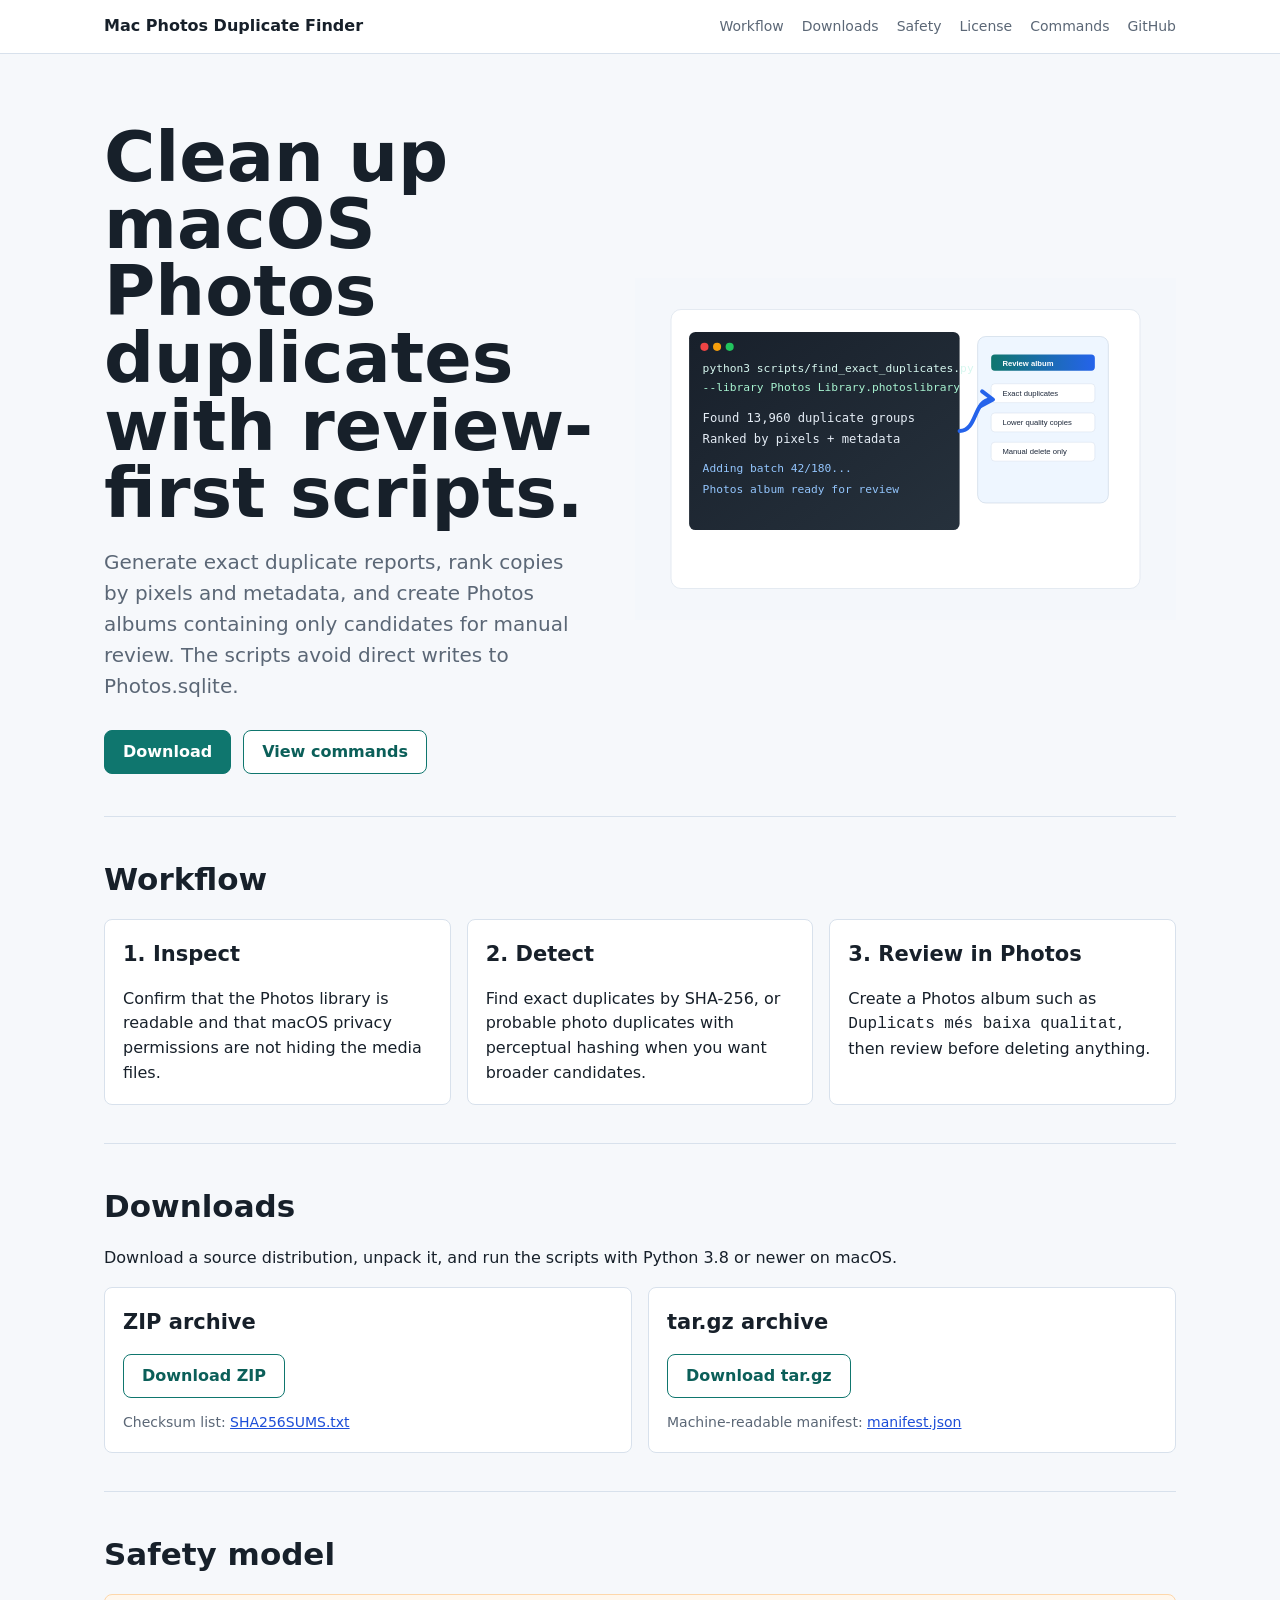
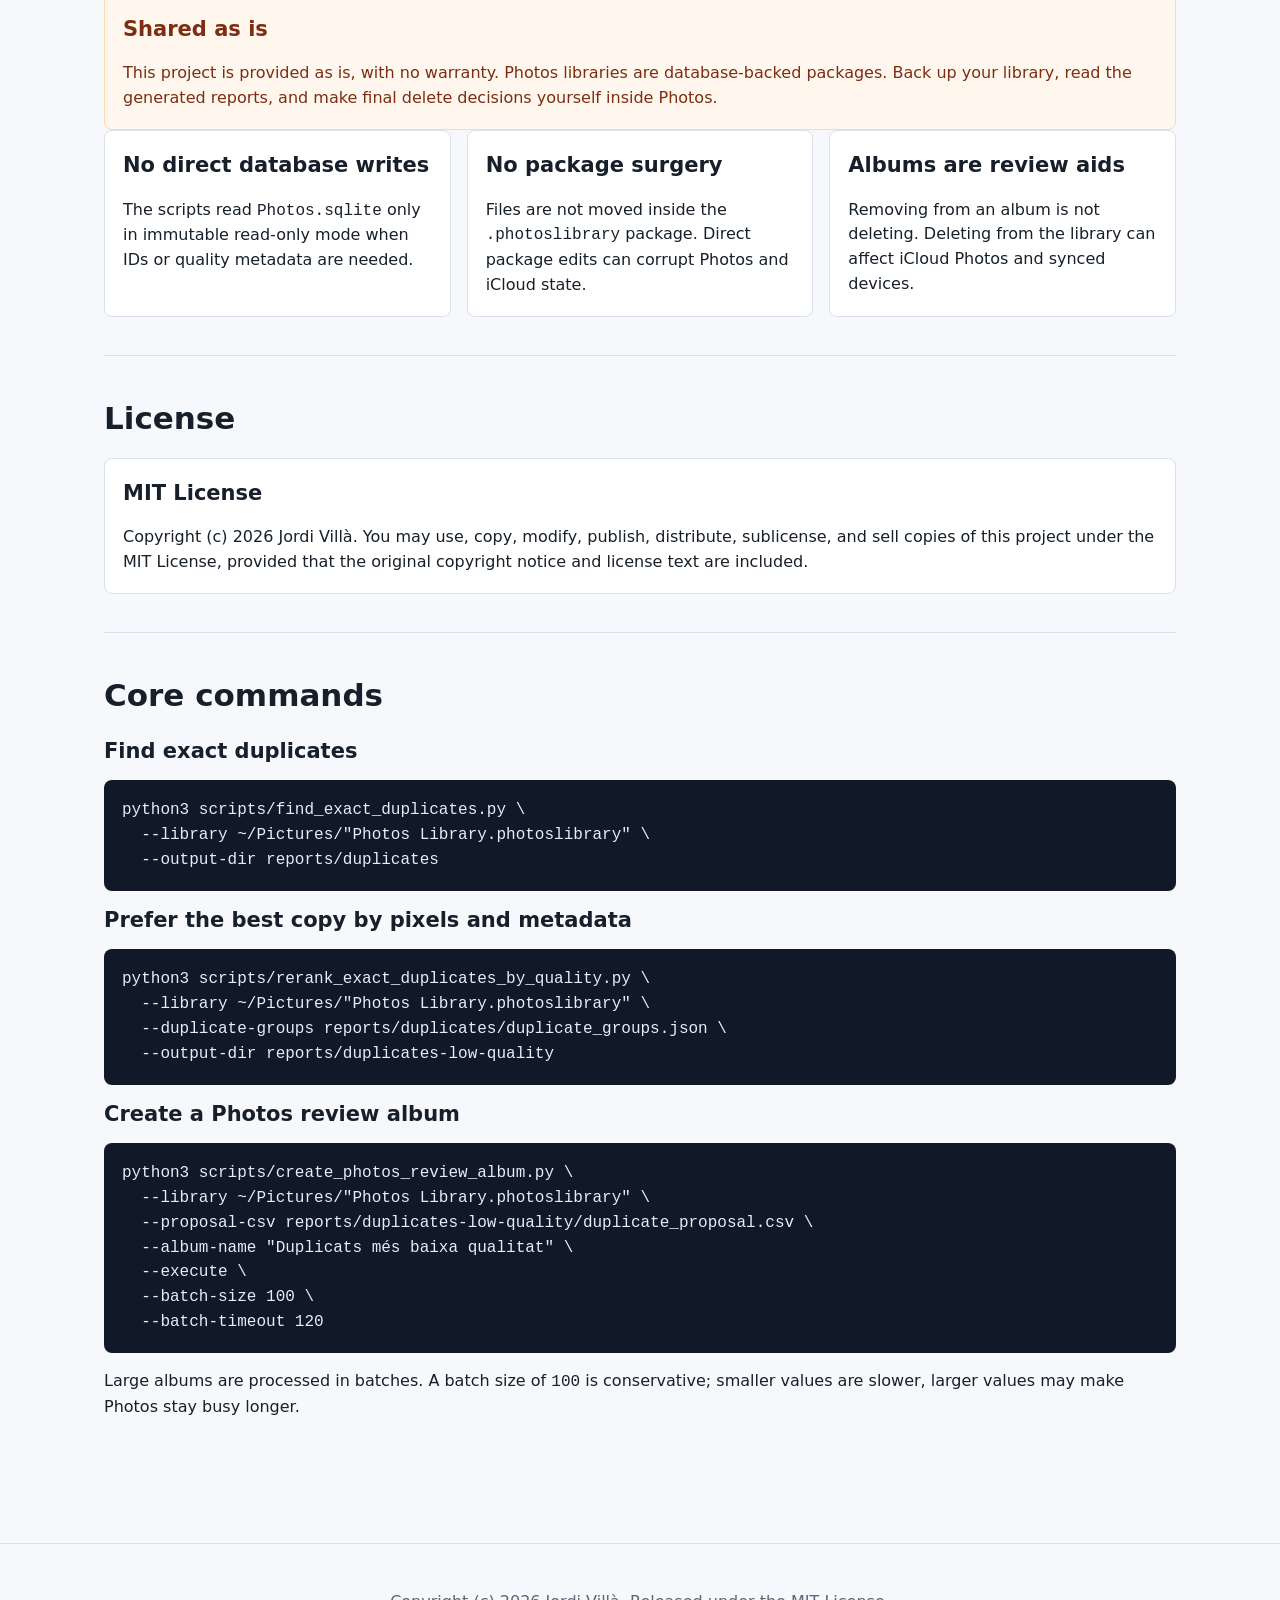
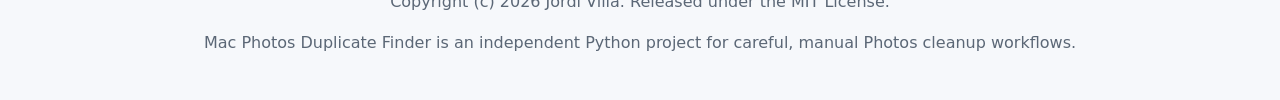
==== docs/index.html @ ba16edf6 "release" ====
<!doctype html>
<html lang="en">
  <head>
    <meta charset="utf-8">
    <meta name="viewport" content="width=device-width, initial-scale=1">
    <title>Mac Photos Duplicate Finder | Safe duplicate reports and Photos review albums</title>
    <meta name="description" content="Find exact and probable duplicates in macOS Photos libraries, rank copies by quality, and create safe Photos review albums without editing Photos.sqlite.">
    <meta name="keywords" content="macOS Photos duplicates, Apple Photos duplicate finder, Photos library cleanup, duplicate photos Mac, Photos.sqlite safe read only, iCloud Photos duplicate review">
    <meta name="robots" content="index, follow">
    <link rel="canonical" href="https://jordivilla.github.io/mac-photos-duplicate-finder/">
    <meta property="og:title" content="Mac Photos Duplicate Finder">
    <meta property="og:description" content="Safe Python scripts for duplicate reports and Photos review albums on macOS.">
    <meta property="og:type" content="website">
    <meta property="og:url" content="https://jordivilla.github.io/mac-photos-duplicate-finder/">
    <meta property="og:image" content="https://jordivilla.github.io/mac-photos-duplicate-finder/assets/hero-terminal.svg">
    <meta name="twitter:card" content="summary_large_image">
    <meta name="twitter:title" content="Mac Photos Duplicate Finder">
    <meta name="twitter:description" content="Find, rank, and review duplicate candidates in macOS Photos safely.">
    <meta name="twitter:image" content="https://jordivilla.github.io/mac-photos-duplicate-finder/assets/hero-terminal.svg">
    <link rel="stylesheet" href="assets/site.css">
    <script type="application/ld+json">
      {
        "@context": "https://schema.org",
        "@type": "SoftwareSourceCode",
        "name": "Mac Photos Duplicate Finder",
        "description": "Python scripts for inspecting macOS Photos libraries, finding duplicate media, ranking duplicate copies by quality, and creating Photos review albums.",
        "programmingLanguage": "Python",
        "operatingSystem": "macOS",
        "codeRepository": "https://github.com/jordivilla/mac-photos-duplicate-finder",
        "license": "https://github.com/jordivilla/mac-photos-duplicate-finder",
        "keywords": "macOS Photos duplicates, duplicate finder, Photos library, Python"
      }
    </script>
  </head>
  <body>
    <header class="site-header">
      <nav class="nav" aria-label="Primary navigation">
        <a class="brand" href="./">Mac Photos Duplicate Finder</a>
        <div class="nav-links">
          <a href="#workflow">Workflow</a>
          <a href="#downloads">Downloads</a>
          <a href="#safety">Safety</a>
          <a href="#license">License</a>
          <a href="#commands">Commands</a>
          <a href="https://github.com/jordivilla/mac-photos-duplicate-finder">GitHub</a>
        </div>
      </nav>
    </header>

    <div class="hero">
      <div>
        <h1>Clean up macOS Photos duplicates with review-first scripts.</h1>
        <p class="lead">Generate exact duplicate reports, rank copies by pixels and metadata, and create Photos albums containing only candidates for manual review. The scripts avoid direct writes to Photos.sqlite.</p>
        <div class="actions">
          <a class="button primary" href="#downloads">Download</a>
          <a class="button secondary" href="#commands">View commands</a>
        </div>
      </div>
      <div class="hero-media" aria-hidden="true">
        <img src="assets/hero-terminal.svg" alt="">
      </div>
    </div>

    <main>
      <section id="workflow">
        <h2>Workflow</h2>
        <div class="grid">
          <article class="card">
            <h3>1. Inspect</h3>
            <p>Confirm that the Photos library is readable and that macOS privacy permissions are not hiding the media files.</p>
          </article>
          <article class="card">
            <h3>2. Detect</h3>
            <p>Find exact duplicates by SHA-256, or probable photo duplicates with perceptual hashing when you want broader candidates.</p>
          </article>
          <article class="card">
            <h3>3. Review in Photos</h3>
            <p>Create a Photos album such as <code>Duplicats més baixa qualitat</code>, then review before deleting anything.</p>
          </article>
        </div>
      </section>

      <section id="downloads">
        <h2>Downloads</h2>
        <p>Download a source distribution, unpack it, and run the scripts with Python 3.8 or newer on macOS.</p>
        <div class="downloads">
          <article class="card">
            <h3>ZIP archive</h3>
            <p><a class="button secondary" href="downloads/mac-photos-duplicate-finder-0.2.0.zip">Download ZIP</a></p>
            <p class="download-meta">Checksum list: <a href="downloads/SHA256SUMS.txt">SHA256SUMS.txt</a></p>
          </article>
          <article class="card">
            <h3>tar.gz archive</h3>
            <p><a class="button secondary" href="downloads/mac-photos-duplicate-finder-0.2.0.tar.gz">Download tar.gz</a></p>
            <p class="download-meta">Machine-readable manifest: <a href="downloads/manifest.json">manifest.json</a></p>
          </article>
        </div>
      </section>

      <section id="safety">
        <h2>Safety model</h2>
        <div class="warning">
          <h3>Shared as is</h3>
          <p>This project is provided as is, with no warranty. Photos libraries are database-backed packages. Back up your library, read the generated reports, and make final delete decisions yourself inside Photos.</p>
        </div>
        <div class="grid">
          <article class="card">
            <h3>No direct database writes</h3>
            <p>The scripts read <code>Photos.sqlite</code> only in immutable read-only mode when IDs or quality metadata are needed.</p>
          </article>
          <article class="card">
            <h3>No package surgery</h3>
            <p>Files are not moved inside the <code>.photoslibrary</code> package. Direct package edits can corrupt Photos and iCloud state.</p>
          </article>
          <article class="card">
            <h3>Albums are review aids</h3>
            <p>Removing from an album is not deleting. Deleting from the library can affect iCloud Photos and synced devices.</p>
          </article>
        </div>
      </section>

      <section id="license">
        <h2>License</h2>
        <div class="card">
          <h3>MIT License</h3>
          <p>Copyright (c) 2026 Jordi Villà. You may use, copy, modify, publish, distribute, sublicense, and sell copies of this project under the MIT License, provided that the original copyright notice and license text are included.</p>
        </div>
      </section>

      <section id="commands">
        <h2>Core commands</h2>
        <h3>Find exact duplicates</h3>
        <pre><code>python3 scripts/find_exact_duplicates.py \
  --library ~/Pictures/"Photos Library.photoslibrary" \
  --output-dir reports/duplicates</code></pre>

        <h3>Prefer the best copy by pixels and metadata</h3>
        <pre><code>python3 scripts/rerank_exact_duplicates_by_quality.py \
  --library ~/Pictures/"Photos Library.photoslibrary" \
  --duplicate-groups reports/duplicates/duplicate_groups.json \
  --output-dir reports/duplicates-low-quality</code></pre>

        <h3>Create a Photos review album</h3>
        <pre><code>python3 scripts/create_photos_review_album.py \
  --library ~/Pictures/"Photos Library.photoslibrary" \
  --proposal-csv reports/duplicates-low-quality/duplicate_proposal.csv \
  --album-name "Duplicats més baixa qualitat" \
  --execute \
  --batch-size 100 \
  --batch-timeout 120</code></pre>
        <p>Large albums are processed in batches. A batch size of <code>100</code> is conservative; smaller values are slower, larger values may make Photos stay busy longer.</p>
      </section>
    </main>

    <footer class="site-footer">
      <p>Copyright (c) 2026 Jordi Villà. Released under the MIT License.</p>
      <p>Mac Photos Duplicate Finder is an independent Python project for careful, manual Photos cleanup workflows.</p>
    </footer>
  </body>
</html>
---- docs/assets/site.css ----
:root {
  color-scheme: light;
  --bg: #f6f8fb;
  --text: #17202a;
  --muted: #5b6776;
  --line: #d8e1ec;
  --panel: #ffffff;
  --accent: #0f766e;
  --accent-strong: #0b5f59;
  --blue: #1d4ed8;
  --code: #111827;
  --warning: #7c2d12;
  --warning-bg: #fff7ed;
}

* {
  box-sizing: border-box;
}

body {
  margin: 0;
  background: var(--bg);
  color: var(--text);
  font-family: Inter, ui-sans-serif, system-ui, -apple-system, BlinkMacSystemFont, "Segoe UI", sans-serif;
  line-height: 1.55;
}

a {
  color: var(--blue);
}

.site-header {
  border-bottom: 1px solid var(--line);
  background: rgba(255, 255, 255, 0.92);
  position: sticky;
  top: 0;
  z-index: 10;
  backdrop-filter: blur(12px);
}

.nav {
  max-width: 1120px;
  margin: 0 auto;
  padding: 14px 24px;
  display: flex;
  align-items: center;
  justify-content: space-between;
  gap: 18px;
}

.brand {
  color: var(--text);
  font-weight: 750;
  text-decoration: none;
}

.nav-links {
  display: flex;
  gap: 18px;
  flex-wrap: wrap;
  font-size: 14px;
}

.nav-links a {
  color: var(--muted);
  text-decoration: none;
}

.hero {
  max-width: 1120px;
  margin: 0 auto;
  padding: 70px 24px 42px;
  display: grid;
  grid-template-columns: minmax(0, 0.95fr) minmax(360px, 1.05fr);
  gap: 42px;
  align-items: center;
}

.hero h1 {
  margin: 0 0 18px;
  font-size: clamp(42px, 7vw, 70px);
  line-height: 0.96;
  letter-spacing: 0;
}

.lead {
  font-size: 20px;
  color: var(--muted);
  max-width: 650px;
}

.hero-media img {
  display: block;
  width: 100%;
  height: auto;
}

.actions {
  display: flex;
  flex-wrap: wrap;
  gap: 12px;
  margin-top: 28px;
}

.button {
  display: inline-flex;
  align-items: center;
  justify-content: center;
  min-height: 44px;
  padding: 0 18px;
  border-radius: 8px;
  border: 1px solid var(--accent);
  text-decoration: none;
  font-weight: 700;
}

.button.primary {
  background: var(--accent);
  color: #ffffff;
}

.button.secondary {
  background: #ffffff;
  color: var(--accent-strong);
}

main {
  max-width: 1120px;
  margin: 0 auto;
  padding: 0 24px 70px;
}

section {
  padding: 38px 0;
  border-top: 1px solid var(--line);
}

h2 {
  font-size: 31px;
  margin: 0 0 16px;
  letter-spacing: 0;
}

h3 {
  font-size: 21px;
  margin: 0 0 10px;
  letter-spacing: 0;
}

.grid {
  display: grid;
  grid-template-columns: repeat(3, minmax(0, 1fr));
  gap: 16px;
}

.card {
  background: var(--panel);
  border: 1px solid var(--line);
  border-radius: 8px;
  padding: 18px;
}

.card p,
.warning p {
  margin-bottom: 0;
}

pre {
  overflow: auto;
  background: var(--code);
  color: #e5edf6;
  border-radius: 8px;
  padding: 18px;
}

code {
  font-family: Menlo, Consolas, monospace;
}

.downloads {
  display: grid;
  grid-template-columns: repeat(2, minmax(0, 1fr));
  gap: 16px;
}

.download-meta {
  color: var(--muted);
  font-size: 14px;
  overflow-wrap: anywhere;
}

.warning {
  background: var(--warning-bg);
  color: var(--warning);
  border: 1px solid #fed7aa;
  border-radius: 8px;
  padding: 18px;
}

.site-footer {
  border-top: 1px solid var(--line);
  padding: 30px 24px;
  color: var(--muted);
  text-align: center;
}

@media (max-width: 860px) {
  .hero {
    grid-template-columns: 1fr;
    padding-top: 42px;
  }

  .grid,
  .downloads {
    grid-template-columns: 1fr;
  }

  .nav {
    align-items: flex-start;
    flex-direction: column;
  }
}
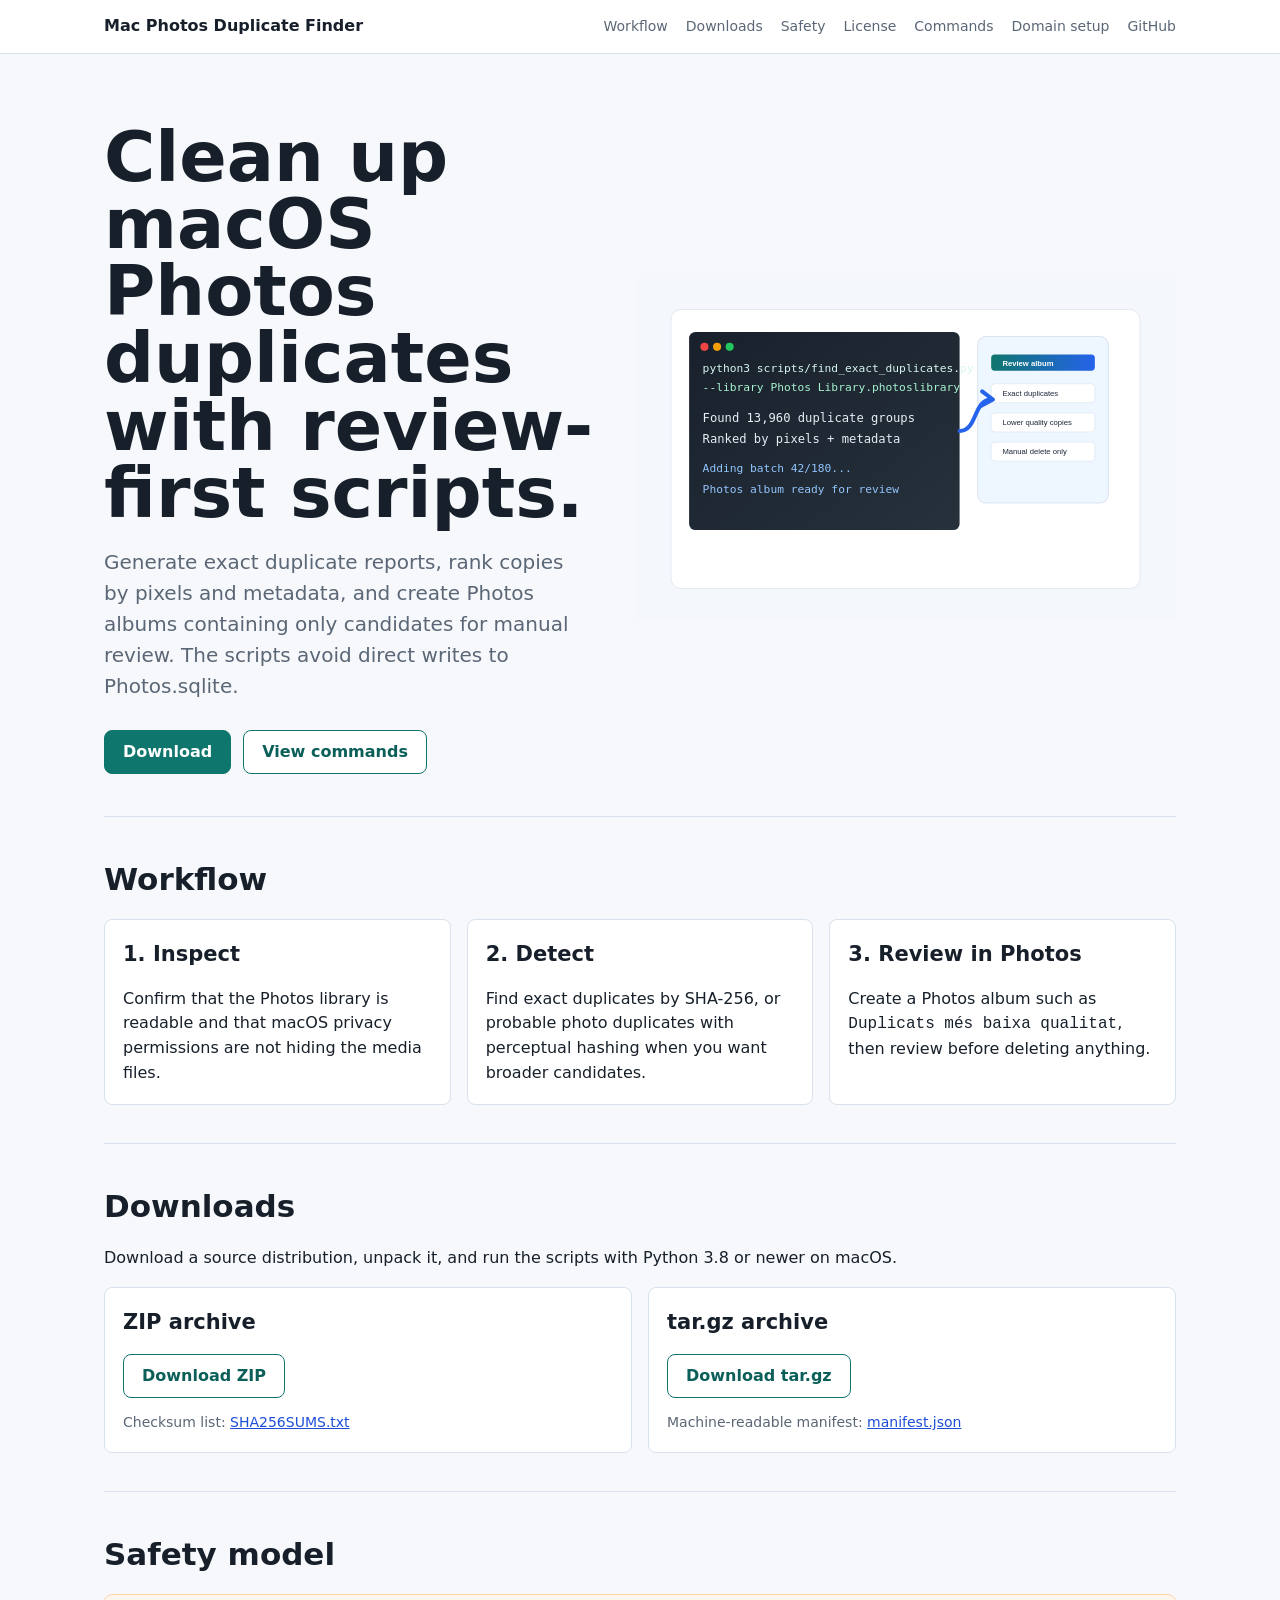
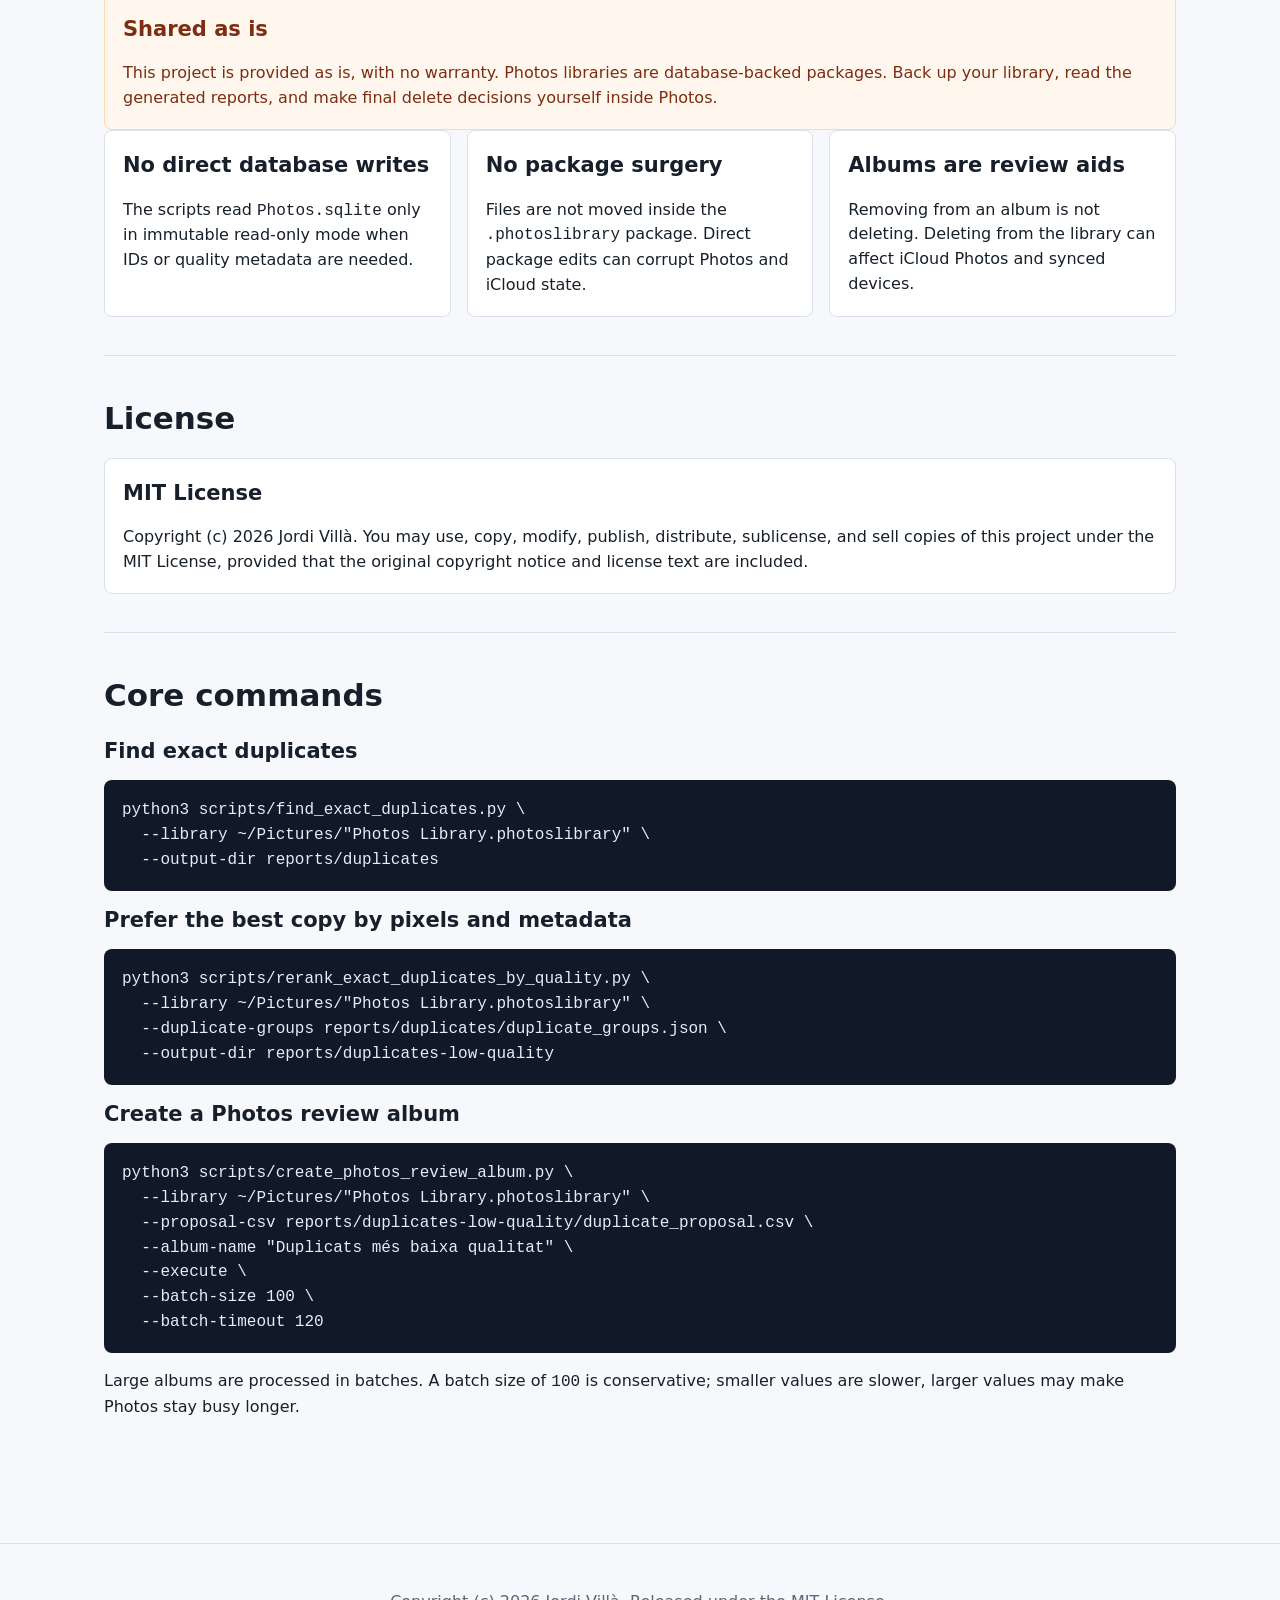
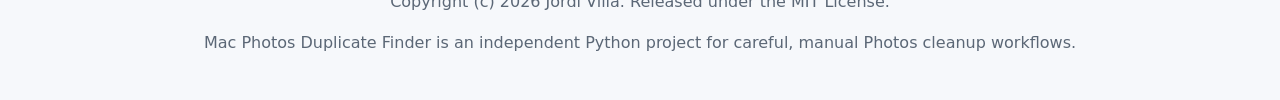
==== commit 7c58f49e: "web" ====
--- a/docs/index.html
+++ b/docs/index.html
@@ -7,16 +7,16 @@
     <meta name="description" content="Find exact and probable duplicates in macOS Photos libraries, rank copies by quality, and create safe Photos review albums without editing Photos.sqlite.">
     <meta name="keywords" content="macOS Photos duplicates, Apple Photos duplicate finder, Photos library cleanup, duplicate photos Mac, Photos.sqlite safe read only, iCloud Photos duplicate review">
     <meta name="robots" content="index, follow">
-    <link rel="canonical" href="https://jordivilla.github.io/mac-photos-duplicate-finder/">
+    <link rel="canonical" href="https://mac-photos-duplicat-finder.org/">
     <meta property="og:title" content="Mac Photos Duplicate Finder">
     <meta property="og:description" content="Safe Python scripts for duplicate reports and Photos review albums on macOS.">
     <meta property="og:type" content="website">
-    <meta property="og:url" content="https://jordivilla.github.io/mac-photos-duplicate-finder/">
-    <meta property="og:image" content="https://jordivilla.github.io/mac-photos-duplicate-finder/assets/hero-terminal.svg">
+    <meta property="og:url" content="https://mac-photos-duplicat-finder.org/">
+    <meta property="og:image" content="https://mac-photos-duplicat-finder.org/assets/hero-terminal.svg">
     <meta name="twitter:card" content="summary_large_image">
     <meta name="twitter:title" content="Mac Photos Duplicate Finder">
     <meta name="twitter:description" content="Find, rank, and review duplicate candidates in macOS Photos safely.">
-    <meta name="twitter:image" content="https://jordivilla.github.io/mac-photos-duplicate-finder/assets/hero-terminal.svg">
+    <meta name="twitter:image" content="https://mac-photos-duplicat-finder.org/assets/hero-terminal.svg">
     <link rel="stylesheet" href="assets/site.css">
     <script type="application/ld+json">
       {
@@ -26,8 +26,8 @@
         "description": "Python scripts for inspecting macOS Photos libraries, finding duplicate media, ranking duplicate copies by quality, and creating Photos review albums.",
         "programmingLanguage": "Python",
         "operatingSystem": "macOS",
-        "codeRepository": "https://github.com/jordivilla/mac-photos-duplicate-finder",
-        "license": "https://github.com/jordivilla/mac-photos-duplicate-finder",
+        "codeRepository": "https://github.com/JordiVillaFreixa/mac-photos-duplicate-finder",
+        "license": "https://github.com/JordiVillaFreixa/mac-photos-duplicate-finder/blob/main/LICENSE",
         "keywords": "macOS Photos duplicates, duplicate finder, Photos library, Python"
       }
     </script>
@@ -42,7 +42,8 @@
           <a href="#safety">Safety</a>
           <a href="#license">License</a>
           <a href="#commands">Commands</a>
-          <a href="https://github.com/jordivilla/mac-photos-duplicate-finder">GitHub</a>
+          <a href="custom-domain.html">Domain setup</a>
+          <a href="https://github.com/JordiVillaFreixa/mac-photos-duplicate-finder">GitHub</a>
         </div>
       </nav>
     </header>
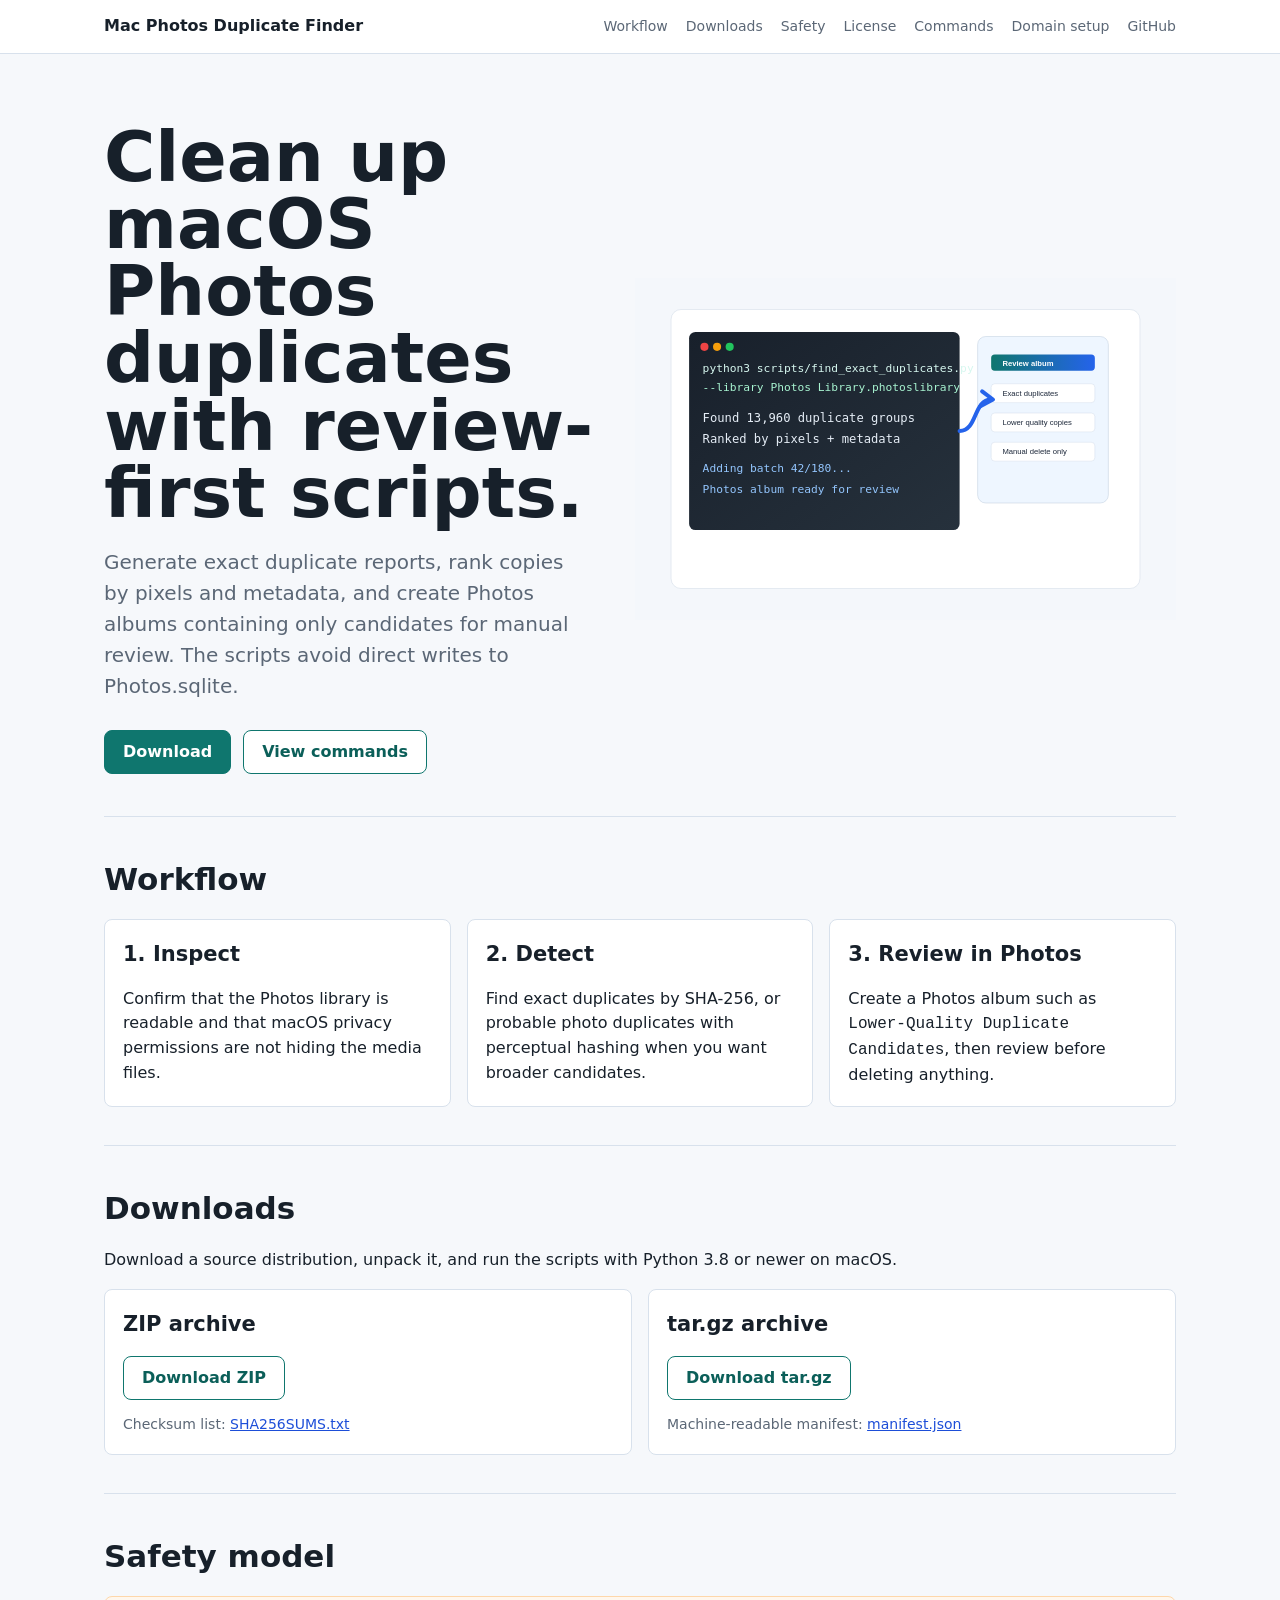
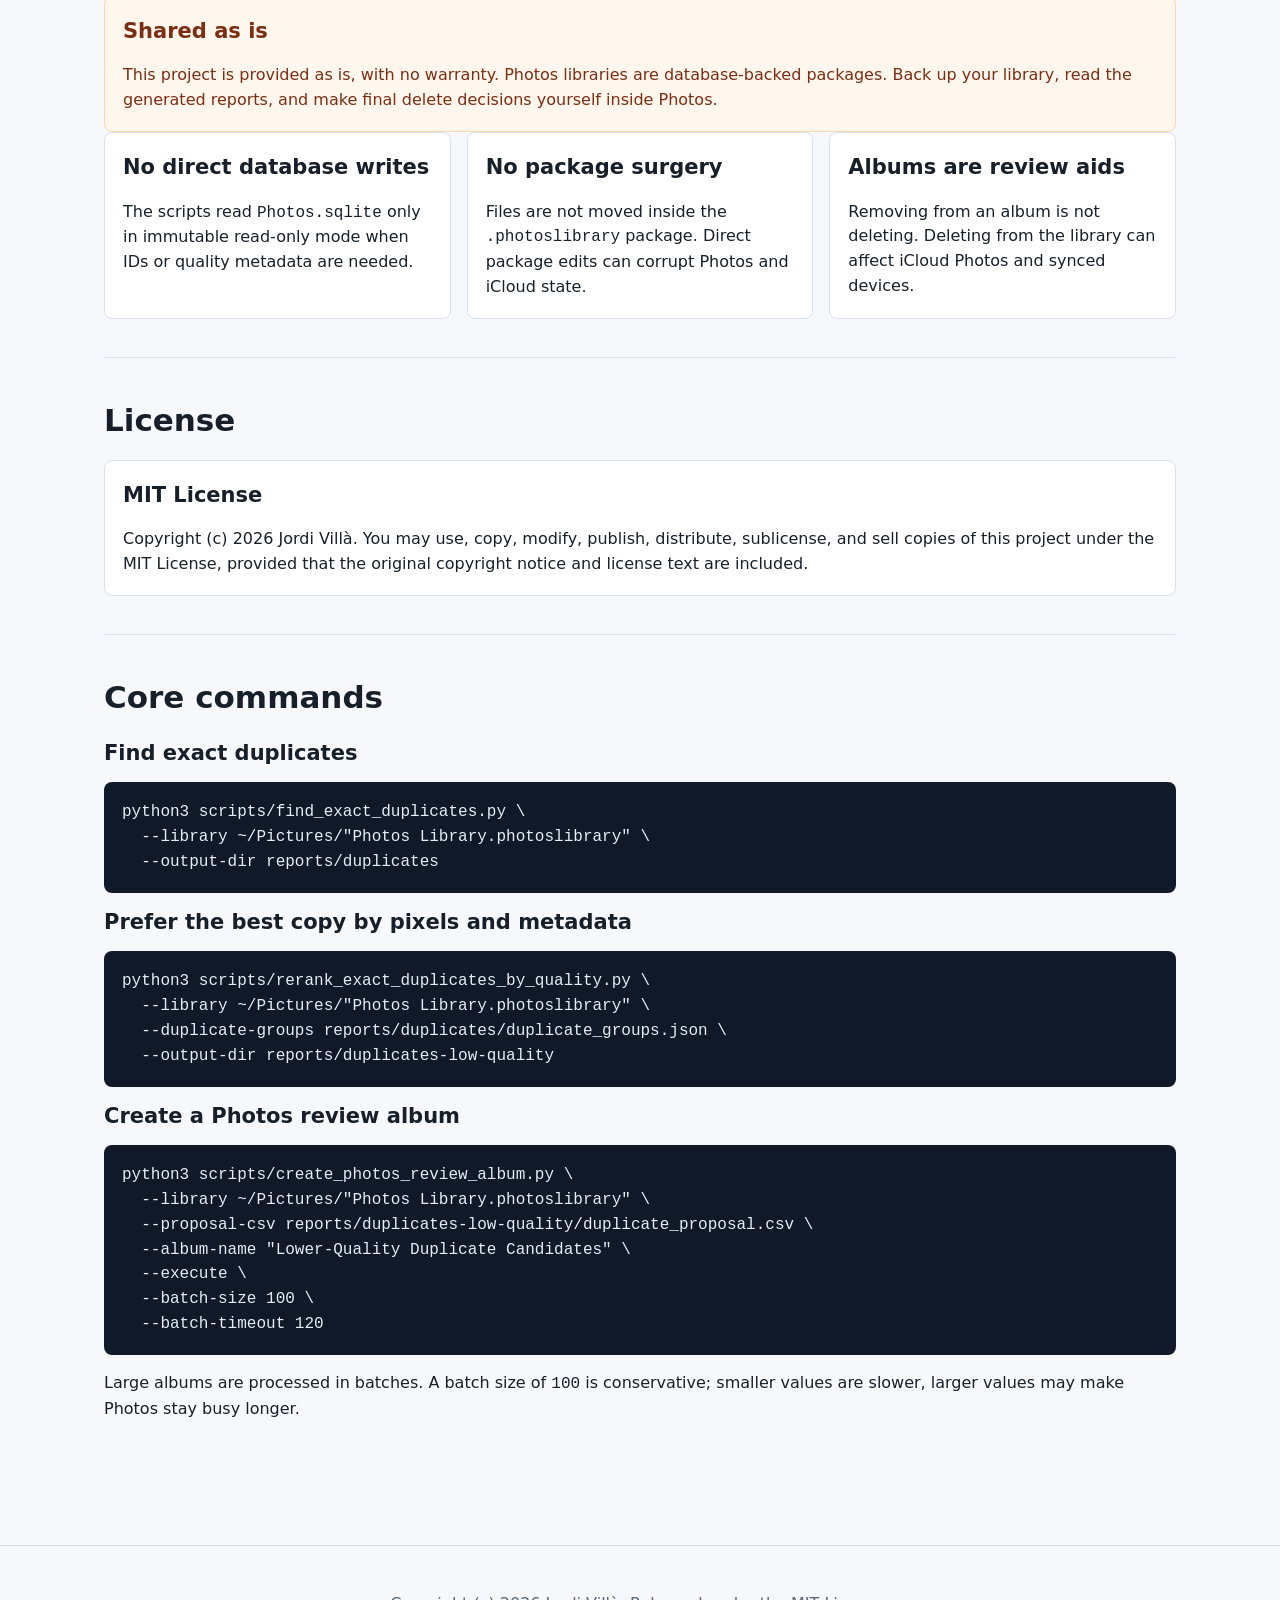
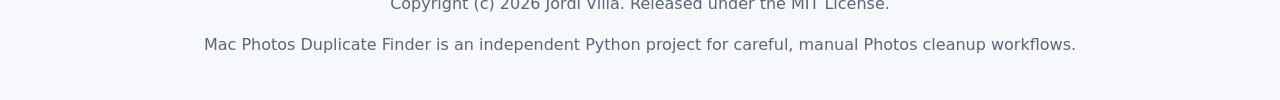
==== commit b093c7a5: "millores" ====
--- a/docs/index.html
+++ b/docs/index.html
@@ -7,16 +7,16 @@
     <meta name="description" content="Find exact and probable duplicates in macOS Photos libraries, rank copies by quality, and create safe Photos review albums without editing Photos.sqlite.">
     <meta name="keywords" content="macOS Photos duplicates, Apple Photos duplicate finder, Photos library cleanup, duplicate photos Mac, Photos.sqlite safe read only, iCloud Photos duplicate review">
     <meta name="robots" content="index, follow">
-    <link rel="canonical" href="https://mac-photos-duplicat-finder.org/">
+    <link rel="canonical" href="https://mac-photos-duplicate-finder.org/">
     <meta property="og:title" content="Mac Photos Duplicate Finder">
     <meta property="og:description" content="Safe Python scripts for duplicate reports and Photos review albums on macOS.">
     <meta property="og:type" content="website">
-    <meta property="og:url" content="https://mac-photos-duplicat-finder.org/">
-    <meta property="og:image" content="https://mac-photos-duplicat-finder.org/assets/hero-terminal.svg">
+    <meta property="og:url" content="https://mac-photos-duplicate-finder.org/">
+    <meta property="og:image" content="https://mac-photos-duplicate-finder.org/assets/hero-terminal.svg">
     <meta name="twitter:card" content="summary_large_image">
     <meta name="twitter:title" content="Mac Photos Duplicate Finder">
     <meta name="twitter:description" content="Find, rank, and review duplicate candidates in macOS Photos safely.">
-    <meta name="twitter:image" content="https://mac-photos-duplicat-finder.org/assets/hero-terminal.svg">
+    <meta name="twitter:image" content="https://mac-photos-duplicate-finder.org/assets/hero-terminal.svg">
     <link rel="stylesheet" href="assets/site.css">
     <script type="application/ld+json">
       {
@@ -76,7 +76,7 @@
           </article>
           <article class="card">
             <h3>3. Review in Photos</h3>
-            <p>Create a Photos album such as <code>Duplicats més baixa qualitat</code>, then review before deleting anything.</p>
+            <p>Create a Photos album such as <code>Lower-Quality Duplicate Candidates</code>, then review before deleting anything.</p>
           </article>
         </div>
       </section>
@@ -87,12 +87,12 @@
         <div class="downloads">
           <article class="card">
             <h3>ZIP archive</h3>
-            <p><a class="button secondary" href="downloads/mac-photos-duplicate-finder-0.2.0.zip">Download ZIP</a></p>
+            <p><a class="button secondary" href="downloads/mac-photos-duplicate-finder-0.3.0.zip">Download ZIP</a></p>
             <p class="download-meta">Checksum list: <a href="downloads/SHA256SUMS.txt">SHA256SUMS.txt</a></p>
           </article>
           <article class="card">
             <h3>tar.gz archive</h3>
-            <p><a class="button secondary" href="downloads/mac-photos-duplicate-finder-0.2.0.tar.gz">Download tar.gz</a></p>
+            <p><a class="button secondary" href="downloads/mac-photos-duplicate-finder-0.3.0.tar.gz">Download tar.gz</a></p>
             <p class="download-meta">Machine-readable manifest: <a href="downloads/manifest.json">manifest.json</a></p>
           </article>
         </div>
@@ -145,7 +145,7 @@
         <pre><code>python3 scripts/create_photos_review_album.py \
   --library ~/Pictures/"Photos Library.photoslibrary" \
   --proposal-csv reports/duplicates-low-quality/duplicate_proposal.csv \
-  --album-name "Duplicats més baixa qualitat" \
+  --album-name "Lower-Quality Duplicate Candidates" \
   --execute \
   --batch-size 100 \
   --batch-timeout 120</code></pre>
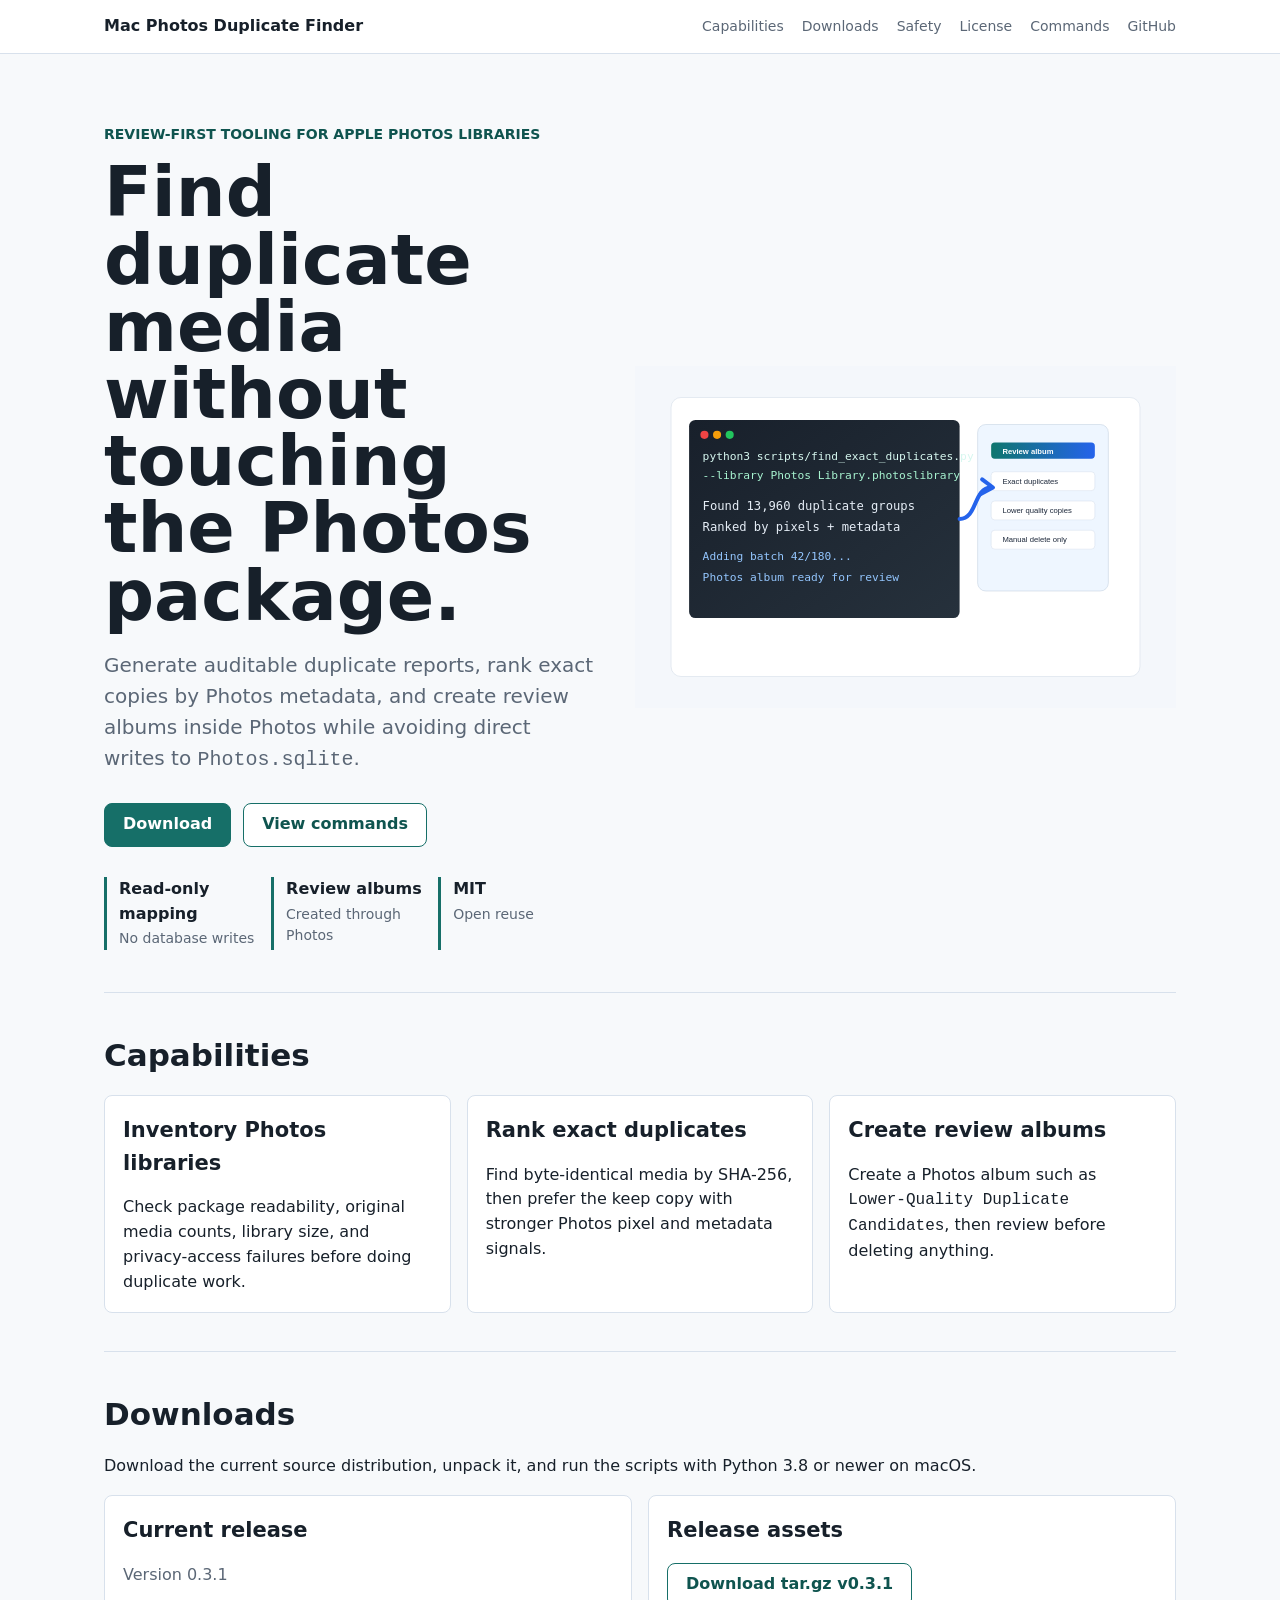
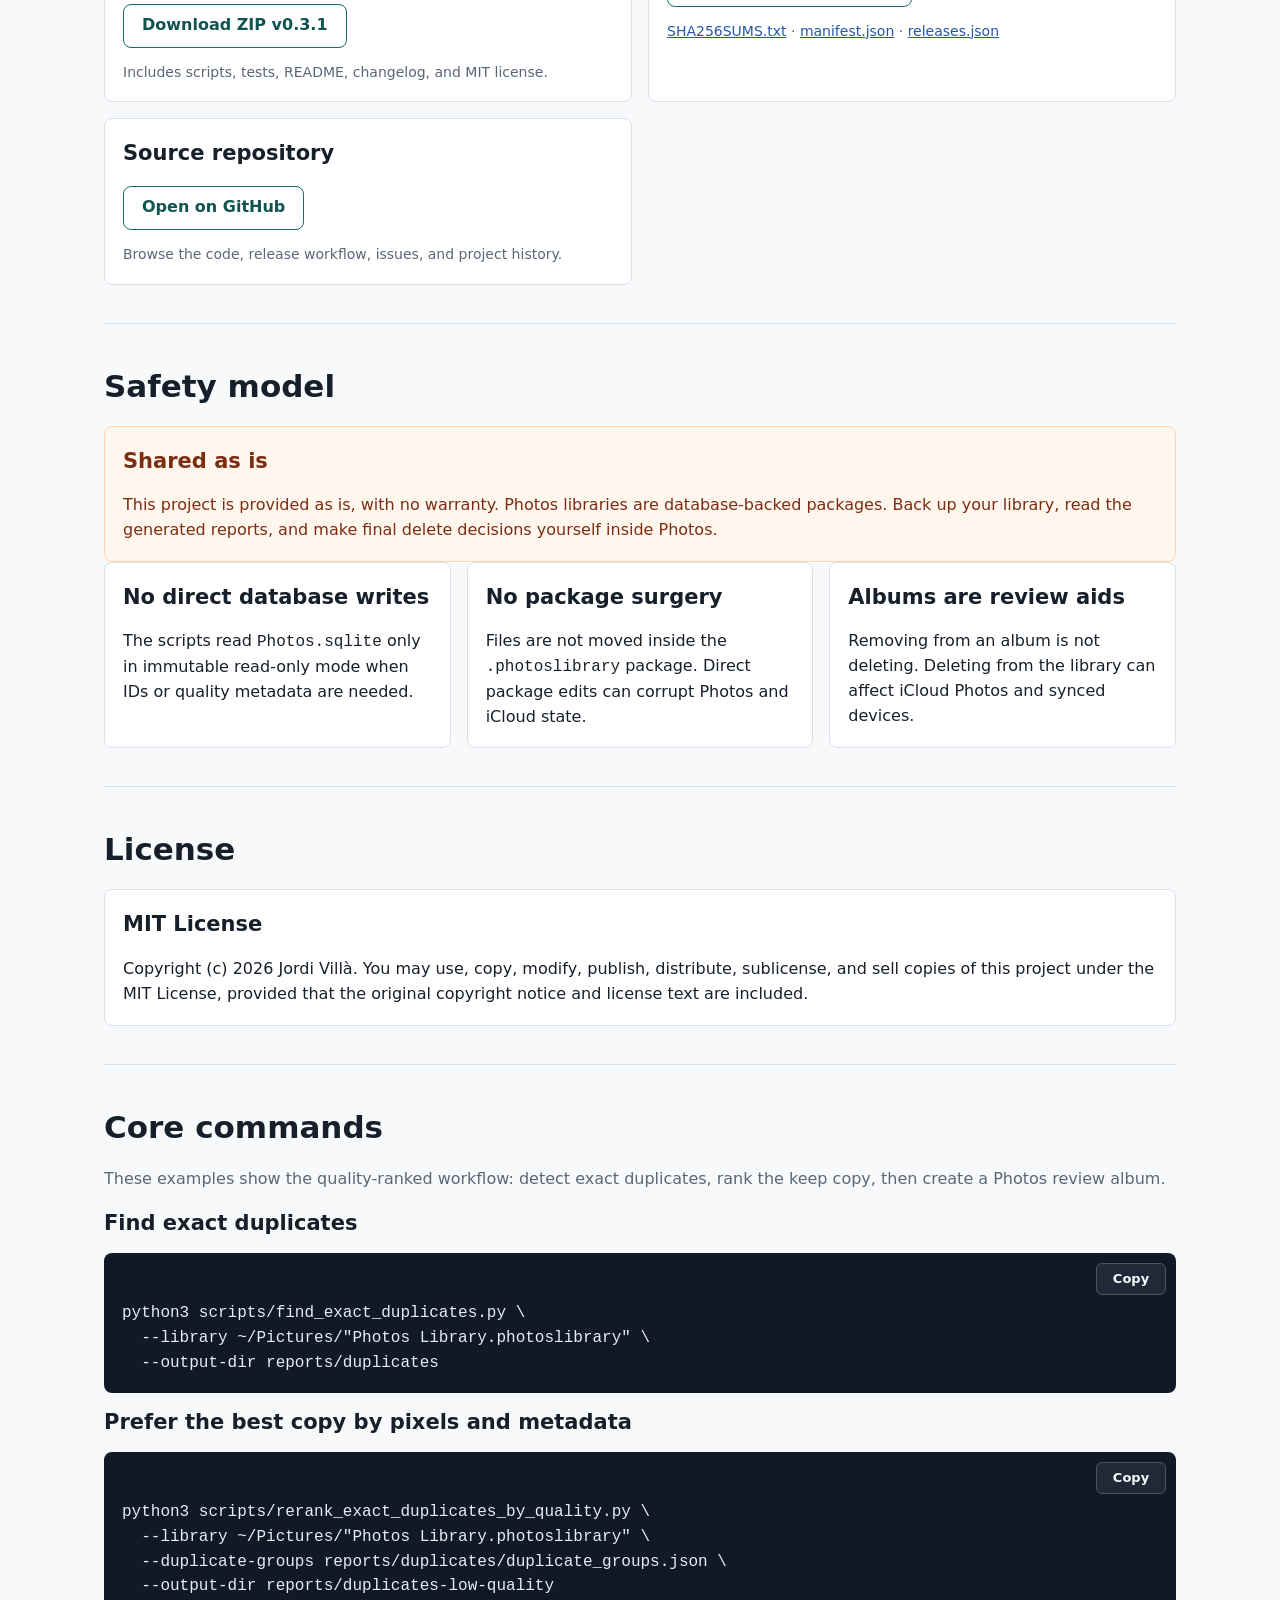
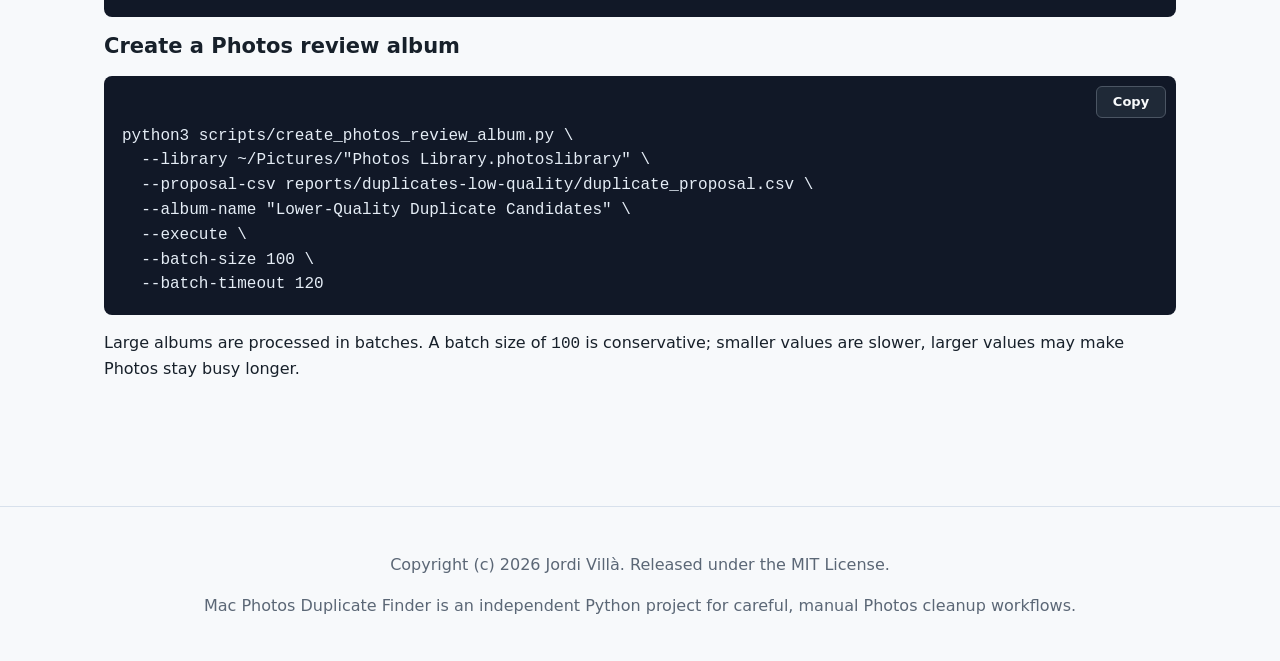
==== commit 91bace0e: "millores" ====
--- a/docs/index.html
+++ b/docs/index.html
@@ -3,21 +3,22 @@
   <head>
     <meta charset="utf-8">
     <meta name="viewport" content="width=device-width, initial-scale=1">
-    <title>Mac Photos Duplicate Finder | Safe duplicate reports and Photos review albums</title>
-    <meta name="description" content="Find exact and probable duplicates in macOS Photos libraries, rank copies by quality, and create safe Photos review albums without editing Photos.sqlite.">
+    <title>Mac Photos Duplicate Finder | Review-first cleanup tools for Apple Photos</title>
+    <meta name="description" content="A review-first toolkit for macOS Photos libraries: exact duplicate reports, quality-ranked keep decisions, and Photos review albums without editing Photos.sqlite.">
     <meta name="keywords" content="macOS Photos duplicates, Apple Photos duplicate finder, Photos library cleanup, duplicate photos Mac, Photos.sqlite safe read only, iCloud Photos duplicate review">
     <meta name="robots" content="index, follow">
     <link rel="canonical" href="https://mac-photos-duplicate-finder.org/">
     <meta property="og:title" content="Mac Photos Duplicate Finder">
-    <meta property="og:description" content="Safe Python scripts for duplicate reports and Photos review albums on macOS.">
+    <meta property="og:description" content="Review-first Python tools for duplicate reports and Photos review albums on macOS.">
     <meta property="og:type" content="website">
     <meta property="og:url" content="https://mac-photos-duplicate-finder.org/">
     <meta property="og:image" content="https://mac-photos-duplicate-finder.org/assets/hero-terminal.svg">
     <meta name="twitter:card" content="summary_large_image">
     <meta name="twitter:title" content="Mac Photos Duplicate Finder">
-    <meta name="twitter:description" content="Find, rank, and review duplicate candidates in macOS Photos safely.">
+    <meta name="twitter:description" content="Find, rank, and review duplicate candidates in macOS Photos without direct library edits.">
     <meta name="twitter:image" content="https://mac-photos-duplicate-finder.org/assets/hero-terminal.svg">
     <link rel="stylesheet" href="assets/site.css">
+    <script src="assets/site.js" defer></script>
     <script type="application/ld+json">
       {
         "@context": "https://schema.org",
@@ -37,12 +38,11 @@
       <nav class="nav" aria-label="Primary navigation">
         <a class="brand" href="./">Mac Photos Duplicate Finder</a>
         <div class="nav-links">
-          <a href="#workflow">Workflow</a>
+          <a href="#capabilities">Capabilities</a>
           <a href="#downloads">Downloads</a>
           <a href="#safety">Safety</a>
           <a href="#license">License</a>
           <a href="#commands">Commands</a>
-          <a href="custom-domain.html">Domain setup</a>
           <a href="https://github.com/JordiVillaFreixa/mac-photos-duplicate-finder">GitHub</a>
         </div>
       </nav>
@@ -50,12 +50,27 @@
 
     <div class="hero">
       <div>
-        <h1>Clean up macOS Photos duplicates with review-first scripts.</h1>
-        <p class="lead">Generate exact duplicate reports, rank copies by pixels and metadata, and create Photos albums containing only candidates for manual review. The scripts avoid direct writes to Photos.sqlite.</p>
+        <p class="eyebrow">Review-first tooling for Apple Photos libraries</p>
+        <h1>Find duplicate media without touching the Photos package.</h1>
+        <p class="lead">Generate auditable duplicate reports, rank exact copies by Photos metadata, and create review albums inside Photos while avoiding direct writes to <code>Photos.sqlite</code>.</p>
         <div class="actions">
           <a class="button primary" href="#downloads">Download</a>
           <a class="button secondary" href="#commands">View commands</a>
         </div>
+        <dl class="hero-stats" aria-label="Project highlights">
+          <div>
+            <dt>Read-only mapping</dt>
+            <dd>No database writes</dd>
+          </div>
+          <div>
+            <dt>Review albums</dt>
+            <dd>Created through Photos</dd>
+          </div>
+          <div>
+            <dt>MIT</dt>
+            <dd>Open reuse</dd>
+          </div>
+        </dl>
       </div>
       <div class="hero-media" aria-hidden="true">
         <img src="assets/hero-terminal.svg" alt="">
@@ -63,19 +78,19 @@
     </div>
 
     <main>
-      <section id="workflow">
-        <h2>Workflow</h2>
+      <section id="capabilities">
+        <h2>Capabilities</h2>
         <div class="grid">
           <article class="card">
-            <h3>1. Inspect</h3>
-            <p>Confirm that the Photos library is readable and that macOS privacy permissions are not hiding the media files.</p>
+            <h3>Inventory Photos libraries</h3>
+            <p>Check package readability, original media counts, library size, and privacy-access failures before doing duplicate work.</p>
           </article>
           <article class="card">
-            <h3>2. Detect</h3>
-            <p>Find exact duplicates by SHA-256, or probable photo duplicates with perceptual hashing when you want broader candidates.</p>
+            <h3>Rank exact duplicates</h3>
+            <p>Find byte-identical media by SHA-256, then prefer the keep copy with stronger Photos pixel and metadata signals.</p>
           </article>
           <article class="card">
-            <h3>3. Review in Photos</h3>
+            <h3>Create review albums</h3>
             <p>Create a Photos album such as <code>Lower-Quality Duplicate Candidates</code>, then review before deleting anything.</p>
           </article>
         </div>
@@ -83,17 +98,23 @@
 
       <section id="downloads">
         <h2>Downloads</h2>
-        <p>Download a source distribution, unpack it, and run the scripts with Python 3.8 or newer on macOS.</p>
+        <p>Download the current source distribution, unpack it, and run the scripts with Python 3.8 or newer on macOS.</p>
         <div class="downloads">
           <article class="card">
-            <h3>ZIP archive</h3>
-            <p><a class="button secondary" href="downloads/mac-photos-duplicate-finder-0.3.0.zip">Download ZIP</a></p>
-            <p class="download-meta">Checksum list: <a href="downloads/SHA256SUMS.txt">SHA256SUMS.txt</a></p>
+            <h3>Current release</h3>
+            <p class="release-version">Version 0.3.1</p>
+            <p><a class="button secondary" href="downloads/mac-photos-duplicate-finder-0.3.1.zip">Download ZIP v0.3.1</a></p>
+            <p class="download-meta">Includes scripts, tests, README, changelog, and MIT license.</p>
           </article>
           <article class="card">
-            <h3>tar.gz archive</h3>
-            <p><a class="button secondary" href="downloads/mac-photos-duplicate-finder-0.3.0.tar.gz">Download tar.gz</a></p>
-            <p class="download-meta">Machine-readable manifest: <a href="downloads/manifest.json">manifest.json</a></p>
+            <h3>Release assets</h3>
+            <p><a class="button secondary" href="downloads/mac-photos-duplicate-finder-0.3.1.tar.gz">Download tar.gz v0.3.1</a></p>
+            <p class="download-meta"><a href="downloads/SHA256SUMS.txt">SHA256SUMS.txt</a> · <a href="downloads/manifest.json">manifest.json</a> · <a href="downloads/releases.json">releases.json</a></p>
+          </article>
+          <article class="card">
+            <h3>Source repository</h3>
+            <p><a class="button secondary" href="https://github.com/JordiVillaFreixa/mac-photos-duplicate-finder">Open on GitHub</a></p>
+            <p class="download-meta">Browse the code, release workflow, issues, and project history.</p>
           </article>
         </div>
       </section>
@@ -130,25 +151,35 @@
 
       <section id="commands">
         <h2>Core commands</h2>
+        <p class="section-intro">These examples show the quality-ranked workflow: detect exact duplicates, rank the keep copy, then create a Photos review album.</p>
         <h3>Find exact duplicates</h3>
-        <pre><code>python3 scripts/find_exact_duplicates.py \
+        <div class="command-block">
+          <button class="copy-button" type="button" data-copy-target="cmd-exact" aria-label="Copy exact duplicate command">Copy</button>
+          <pre><code id="cmd-exact">python3 scripts/find_exact_duplicates.py \
   --library ~/Pictures/"Photos Library.photoslibrary" \
   --output-dir reports/duplicates</code></pre>
+        </div>
 
         <h3>Prefer the best copy by pixels and metadata</h3>
-        <pre><code>python3 scripts/rerank_exact_duplicates_by_quality.py \
+        <div class="command-block">
+          <button class="copy-button" type="button" data-copy-target="cmd-quality" aria-label="Copy quality ranking command">Copy</button>
+          <pre><code id="cmd-quality">python3 scripts/rerank_exact_duplicates_by_quality.py \
   --library ~/Pictures/"Photos Library.photoslibrary" \
   --duplicate-groups reports/duplicates/duplicate_groups.json \
   --output-dir reports/duplicates-low-quality</code></pre>
+        </div>
 
         <h3>Create a Photos review album</h3>
-        <pre><code>python3 scripts/create_photos_review_album.py \
+        <div class="command-block">
+          <button class="copy-button" type="button" data-copy-target="cmd-album" aria-label="Copy Photos album command">Copy</button>
+          <pre><code id="cmd-album">python3 scripts/create_photos_review_album.py \
   --library ~/Pictures/"Photos Library.photoslibrary" \
   --proposal-csv reports/duplicates-low-quality/duplicate_proposal.csv \
   --album-name "Lower-Quality Duplicate Candidates" \
   --execute \
   --batch-size 100 \
   --batch-timeout 120</code></pre>
+        </div>
         <p>Large albums are processed in batches. A batch size of <code>100</code> is conservative; smaller values are slower, larger values may make Photos stay busy longer.</p>
       </section>
     </main>
--- a/docs/assets/site.css
+++ b/docs/assets/site.css
@@ -1,13 +1,13 @@
 :root {
   color-scheme: light;
-  --bg: #f6f8fb;
+  --bg: #f7f9fb;
   --text: #17202a;
   --muted: #5b6776;
   --line: #d8e1ec;
   --panel: #ffffff;
-  --accent: #0f766e;
-  --accent-strong: #0b5f59;
-  --blue: #1d4ed8;
+  --accent: #166f68;
+  --accent-strong: #0f544f;
+  --blue: #2457a6;
   --code: #111827;
   --warning: #7c2d12;
   --warning-bg: #fff7ed;
@@ -76,6 +76,14 @@
   align-items: center;
 }
 
+.eyebrow {
+  margin: 0 0 14px;
+  color: var(--accent-strong);
+  font-size: 14px;
+  font-weight: 800;
+  text-transform: uppercase;
+}
+
 .hero h1 {
   margin: 0 0 18px;
   font-size: clamp(42px, 7vw, 70px);
@@ -93,6 +101,28 @@
   display: block;
   width: 100%;
   height: auto;
+}
+
+.hero-stats {
+  display: grid;
+  grid-template-columns: repeat(3, minmax(0, 1fr));
+  gap: 12px;
+  margin: 30px 0 0;
+}
+
+.hero-stats div {
+  border-left: 3px solid var(--accent);
+  padding-left: 12px;
+}
+
+.hero-stats dt {
+  font-weight: 800;
+}
+
+.hero-stats dd {
+  margin: 2px 0 0;
+  color: var(--muted);
+  font-size: 14px;
 }
 
 .actions {
@@ -165,6 +195,14 @@
   margin-bottom: 0;
 }
 
+.command-block {
+  position: relative;
+}
+
+.command-block pre {
+  padding-top: 48px;
+}
+
 pre {
   overflow: auto;
   background: var(--code);
@@ -177,6 +215,26 @@
   font-family: Menlo, Consolas, monospace;
 }
 
+.copy-button {
+  position: absolute;
+  top: 10px;
+  right: 10px;
+  min-width: 70px;
+  min-height: 32px;
+  border: 1px solid #4b5563;
+  border-radius: 6px;
+  background: #1f2937;
+  color: #f8fafc;
+  font: inherit;
+  font-size: 13px;
+  font-weight: 700;
+  cursor: pointer;
+}
+
+.copy-button:hover {
+  background: #374151;
+}
+
 .downloads {
   display: grid;
   grid-template-columns: repeat(2, minmax(0, 1fr));
@@ -187,6 +245,11 @@
   color: var(--muted);
   font-size: 14px;
   overflow-wrap: anywhere;
+}
+
+.release-version,
+.section-intro {
+  color: var(--muted);
 }
 
 .warning {
@@ -211,7 +274,8 @@
   }
 
   .grid,
-  .downloads {
+  .downloads,
+  .hero-stats {
     grid-template-columns: 1fr;
   }
 
